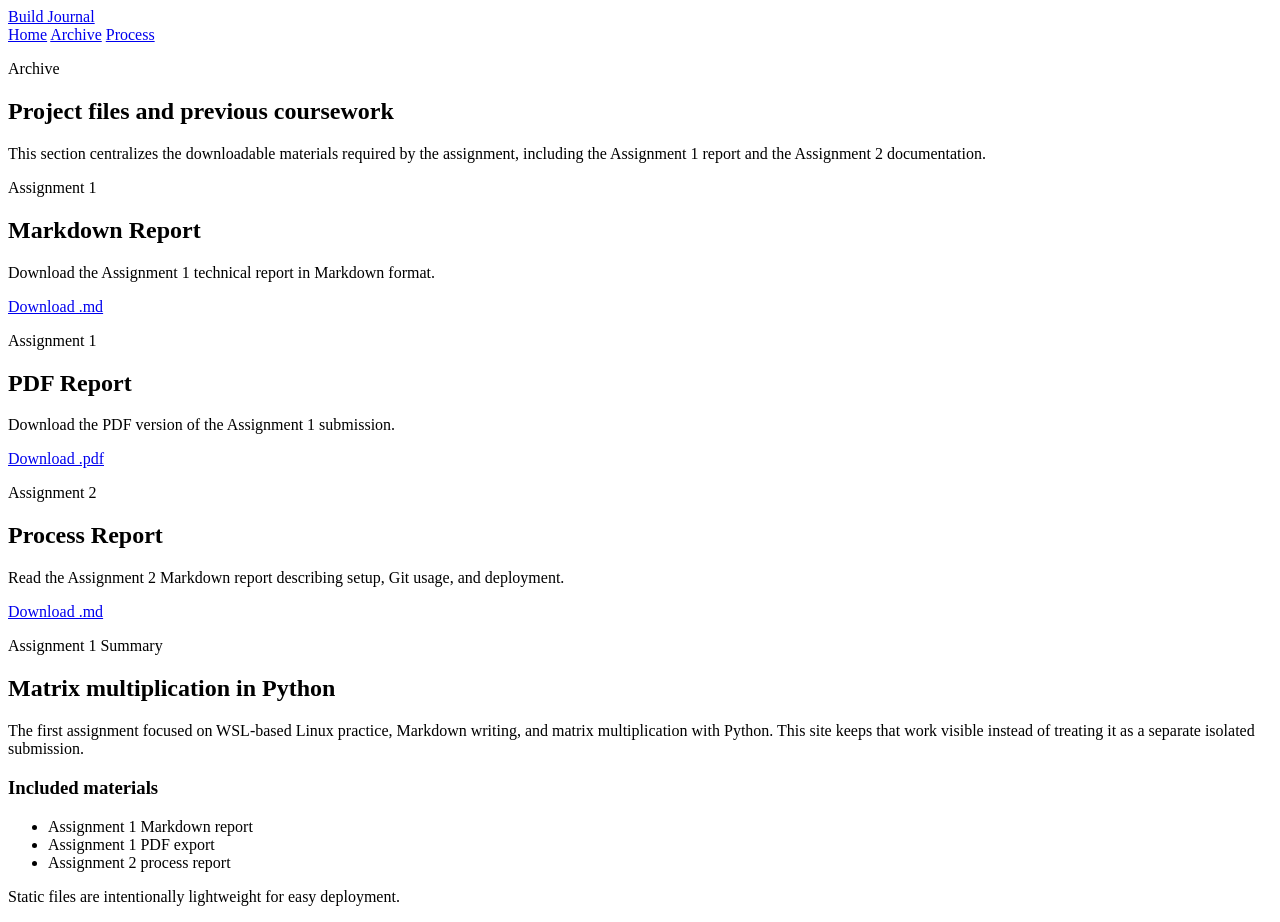
==== site/archive.html @ 1efbdb3c "feat: integrate assignment1 downloads and archive page" ====
<!DOCTYPE html>
<html lang="en">
<head>
  <meta charset="utf-8">
  <meta name="viewport" content="width=device-width, initial-scale=1">
  <title>Archive | Assignment 2</title>
  <link rel="stylesheet" href="assets/style.css">
</head>
<body>
  <div class="page-shell">
    <header class="site-header">
      <a class="brand" href="index.html">Build Journal</a>
      <nav class="nav-links">
        <a href="index.html">Home</a>
        <a href="archive.html">Archive</a>
        <a href="process.html">Process</a>
      </nav>
    </header>

    <main class="subpage-main">
      <section class="subpage-hero">
        <p class="eyebrow">Archive</p>
        <h1>Project files and previous coursework</h1>
        <p class="lead">
          This section centralizes the downloadable materials required by the assignment, including the Assignment 1 report
          and the Assignment 2 documentation.
        </p>
      </section>

      <section class="download-grid" id="assignment1-links">
        <article class="download-card">
          <p class="card-tag">Assignment 1</p>
          <h2>Markdown Report</h2>
          <p>Download the Assignment 1 technical report in Markdown format.</p>
          <a class="button button-primary" href="downloads/assignment1_report.md">Download .md</a>
        </article>

        <article class="download-card">
          <p class="card-tag">Assignment 1</p>
          <h2>PDF Report</h2>
          <p>Download the PDF version of the Assignment 1 submission.</p>
          <a class="button button-primary" href="downloads/assignment1_report.pdf">Download .pdf</a>
        </article>

        <article class="download-card">
          <p class="card-tag">Assignment 2</p>
          <h2>Process Report</h2>
          <p>Read the Assignment 2 Markdown report describing setup, Git usage, and deployment.</p>
          <a class="button button-primary" href="downloads/assignment2_report.md">Download .md</a>
        </article>
      </section>

      <section class="story-panel">
        <div>
          <p class="eyebrow">Assignment 1 Summary</p>
          <h2>Matrix multiplication in Python</h2>
          <p>
            The first assignment focused on WSL-based Linux practice, Markdown writing, and matrix multiplication with Python.
            This site keeps that work visible instead of treating it as a separate isolated submission.
          </p>
        </div>
        <div class="summary-box">
          <h3>Included materials</h3>
          <ul class="compact-list">
            <li>Assignment 1 Markdown report</li>
            <li>Assignment 1 PDF export</li>
            <li>Assignment 2 process report</li>
          </ul>
        </div>
      </section>
    </main>

    <footer class="site-footer">
      <p>Static files are intentionally lightweight for easy deployment.</p>
    </footer>
  </div>
</body>
</html>
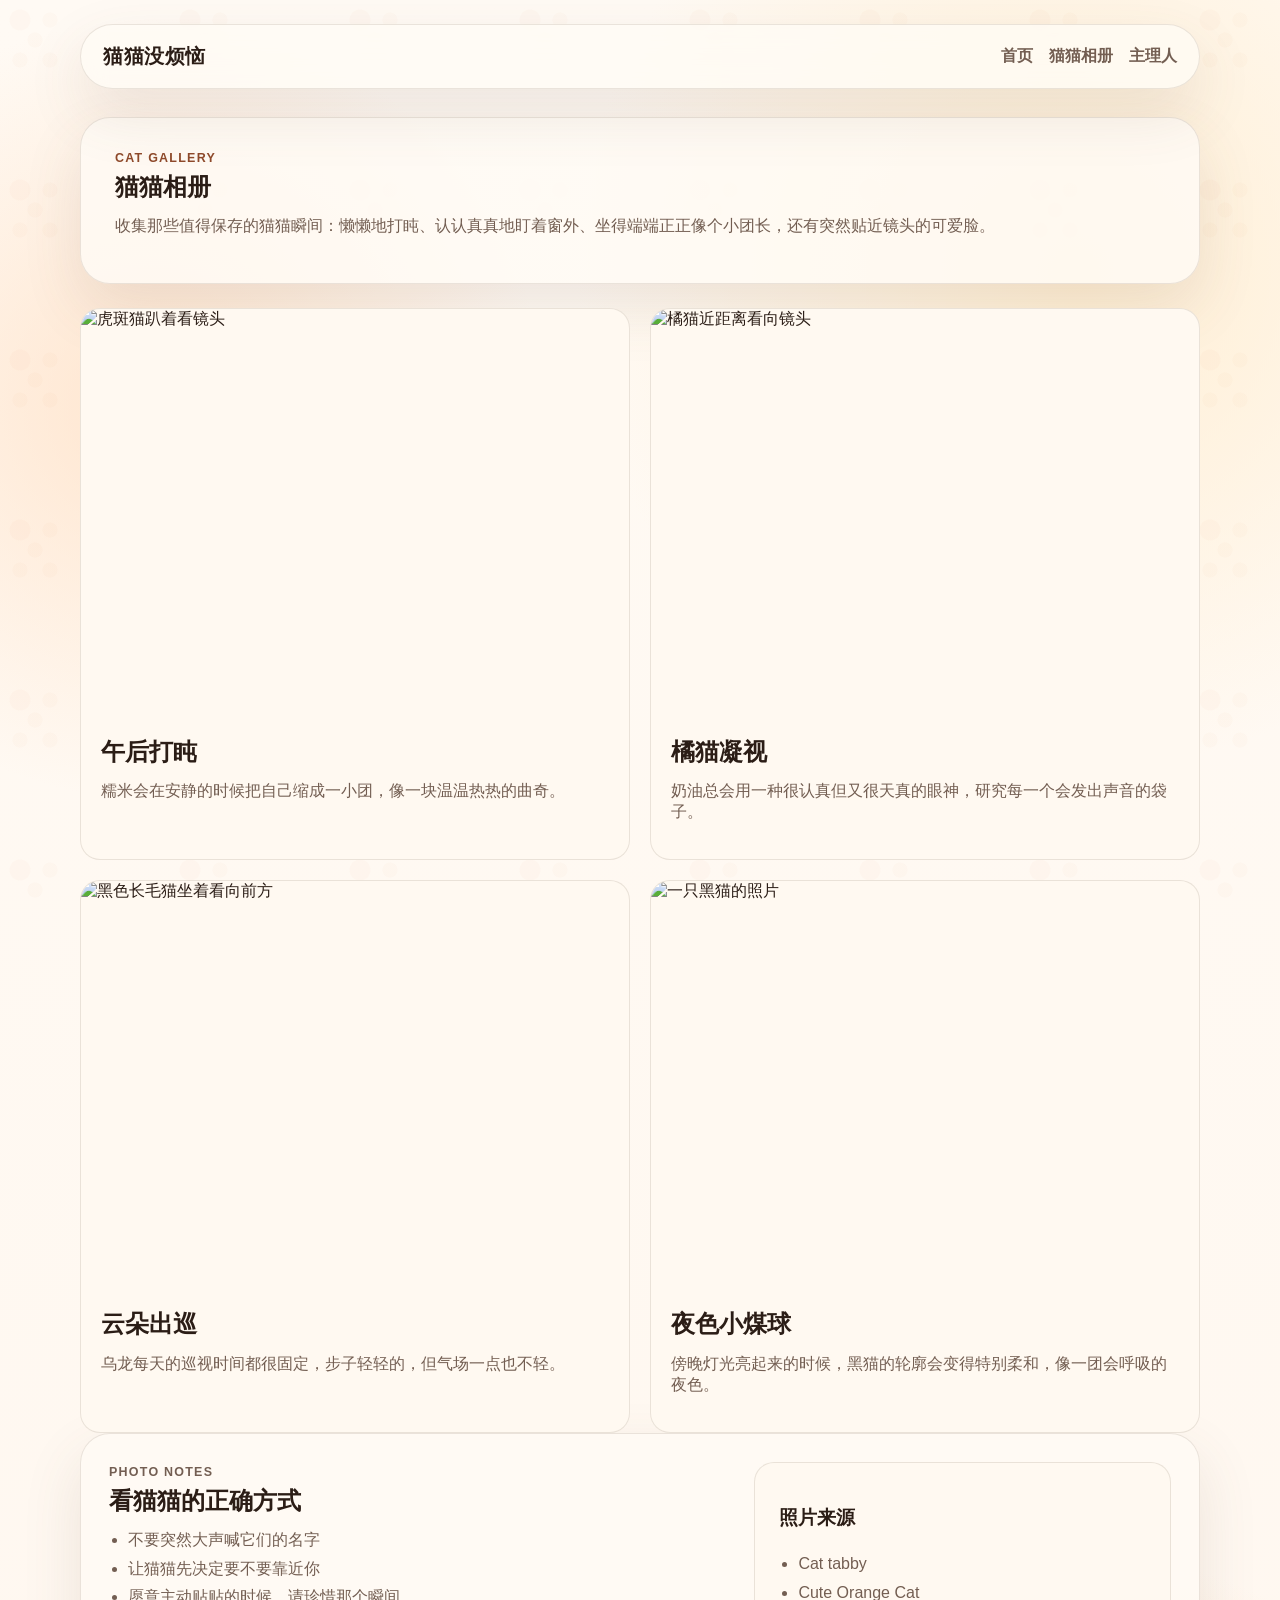
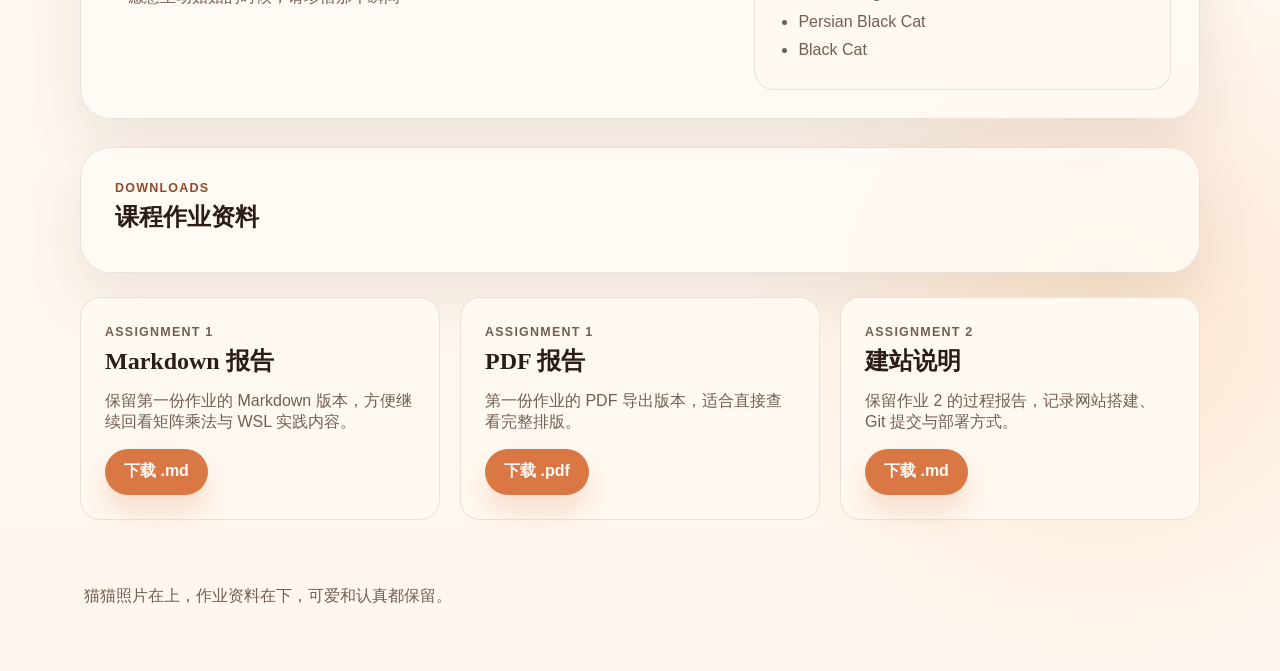
==== commit 989a1ee0: "feat: retheme site as cats blog" ====
--- a/site/archive.html
+++ b/site/archive.html
@@ -1,77 +1,117 @@
 <!DOCTYPE html>
-<html lang="en">
+<html lang="zh-CN">
 <head>
   <meta charset="utf-8">
   <meta name="viewport" content="width=device-width, initial-scale=1">
-  <title>Archive | Assignment 2</title>
+  <title>猫猫相册 | 猫猫没烦恼</title>
   <link rel="stylesheet" href="assets/style.css">
 </head>
 <body>
   <div class="page-shell">
     <header class="site-header">
-      <a class="brand" href="index.html">Build Journal</a>
+      <a class="brand" href="index.html">猫猫没烦恼</a>
       <nav class="nav-links">
-        <a href="index.html">Home</a>
-        <a href="archive.html">Archive</a>
-        <a href="process.html">Process</a>
+        <a href="index.html">首页</a>
+        <a href="archive.html">猫猫相册</a>
+        <a href="process.html">主理人</a>
       </nav>
     </header>
 
     <main class="subpage-main">
       <section class="subpage-hero">
-        <p class="eyebrow">Archive</p>
-        <h1>Project files and previous coursework</h1>
+        <p class="eyebrow">Cat Gallery</p>
+        <h1>猫猫相册</h1>
         <p class="lead">
-          This section centralizes the downloadable materials required by the assignment, including the Assignment 1 report
-          and the Assignment 2 documentation.
+          收集那些值得保存的猫猫瞬间：懒懒地打盹、认认真真地盯着窗外、坐得端端正正像个小团长，还有突然贴近镜头的可爱脸。
         </p>
       </section>
 
-      <section class="download-grid" id="assignment1-links">
-        <article class="download-card">
-          <p class="card-tag">Assignment 1</p>
-          <h2>Markdown Report</h2>
-          <p>Download the Assignment 1 technical report in Markdown format.</p>
-          <a class="button button-primary" href="downloads/assignment1_report.md">Download .md</a>
+      <section class="photo-grid">
+        <article class="photo-card">
+          <img src="https://commons.wikimedia.org/wiki/Special:FilePath/Cat%20tabby.jpg" alt="虎斑猫趴着看镜头">
+          <div class="photo-body">
+            <h2>午后打盹</h2>
+            <p>糯米会在安静的时候把自己缩成一小团，像一块温温热热的曲奇。</p>
+          </div>
         </article>
 
-        <article class="download-card">
-          <p class="card-tag">Assignment 1</p>
-          <h2>PDF Report</h2>
-          <p>Download the PDF version of the Assignment 1 submission.</p>
-          <a class="button button-primary" href="downloads/assignment1_report.pdf">Download .pdf</a>
+        <article class="photo-card">
+          <img src="https://commons.wikimedia.org/wiki/Special:FilePath/Cute%20Orange%20Cat.jpg" alt="橘猫近距离看向镜头">
+          <div class="photo-body">
+            <h2>橘猫凝视</h2>
+            <p>奶油总会用一种很认真但又很天真的眼神，研究每一个会发出声音的袋子。</p>
+          </div>
         </article>
 
-        <article class="download-card">
-          <p class="card-tag">Assignment 2</p>
-          <h2>Process Report</h2>
-          <p>Read the Assignment 2 Markdown report describing setup, Git usage, and deployment.</p>
-          <a class="button button-primary" href="downloads/assignment2_report.md">Download .md</a>
+        <article class="photo-card">
+          <img src="https://commons.wikimedia.org/wiki/Special:FilePath/Persian%20Black%20Cat.jpg" alt="黑色长毛猫坐着看向前方">
+          <div class="photo-body">
+            <h2>云朵出巡</h2>
+            <p>乌龙每天的巡视时间都很固定，步子轻轻的，但气场一点也不轻。</p>
+          </div>
+        </article>
+
+        <article class="photo-card">
+          <img src="https://commons.wikimedia.org/wiki/Special:FilePath/Black%20Cat%20%2822553764744%29.jpg" alt="一只黑猫的照片">
+          <div class="photo-body">
+            <h2>夜色小煤球</h2>
+            <p>傍晚灯光亮起来的时候，黑猫的轮廓会变得特别柔和，像一团会呼吸的夜色。</p>
+          </div>
         </article>
       </section>
 
-      <section class="story-panel">
+      <section class="notes-panel">
         <div>
-          <p class="eyebrow">Assignment 1 Summary</p>
-          <h2>Matrix multiplication in Python</h2>
-          <p>
-            The first assignment focused on WSL-based Linux practice, Markdown writing, and matrix multiplication with Python.
-            This site keeps that work visible instead of treating it as a separate isolated submission.
-          </p>
+          <p class="eyebrow">Photo Notes</p>
+          <h2>看猫猫的正确方式</h2>
+          <ul class="compact-list">
+            <li>不要突然大声喊它们的名字</li>
+            <li>让猫猫先决定要不要靠近你</li>
+            <li>愿意主动贴贴的时候，请珍惜那个瞬间</li>
+          </ul>
         </div>
         <div class="summary-box">
-          <h3>Included materials</h3>
+          <h3>照片来源</h3>
           <ul class="compact-list">
-            <li>Assignment 1 Markdown report</li>
-            <li>Assignment 1 PDF export</li>
-            <li>Assignment 2 process report</li>
+            <li><a href="https://commons.wikimedia.org/wiki/File:Cat_tabby.jpg" target="_blank" rel="noreferrer">Cat tabby</a></li>
+            <li><a href="https://commons.wikimedia.org/wiki/File:Cute_Orange_Cat.jpg" target="_blank" rel="noreferrer">Cute Orange Cat</a></li>
+            <li><a href="https://commons.wikimedia.org/wiki/File:Persian_Black_Cat.jpg" target="_blank" rel="noreferrer">Persian Black Cat</a></li>
+            <li><a href="https://commons.wikimedia.org/wiki/File:Black_Cat_(22553764744).jpg" target="_blank" rel="noreferrer">Black Cat</a></li>
           </ul>
         </div>
+      </section>
+
+      <section class="section-title" id="assignment1-links">
+        <p class="eyebrow">Downloads</p>
+        <h2>课程作业资料</h2>
+      </section>
+
+      <section class="resource-grid">
+        <article class="resource-card">
+          <p class="card-tag">Assignment 1</p>
+          <h2>Markdown 报告</h2>
+          <p>保留第一份作业的 Markdown 版本，方便继续回看矩阵乘法与 WSL 实践内容。</p>
+          <a class="button button-primary" href="downloads/assignment1_report.md">下载 .md</a>
+        </article>
+
+        <article class="resource-card">
+          <p class="card-tag">Assignment 1</p>
+          <h2>PDF 报告</h2>
+          <p>第一份作业的 PDF 导出版本，适合直接查看完整排版。</p>
+          <a class="button button-primary" href="downloads/assignment1_report.pdf">下载 .pdf</a>
+        </article>
+
+        <article class="resource-card">
+          <p class="card-tag">Assignment 2</p>
+          <h2>建站说明</h2>
+          <p>保留作业 2 的过程报告，记录网站搭建、Git 提交与部署方式。</p>
+          <a class="button button-primary" href="downloads/assignment2_report.md">下载 .md</a>
+        </article>
       </section>
     </main>
 
     <footer class="site-footer">
-      <p>Static files are intentionally lightweight for easy deployment.</p>
+      <p>猫猫照片在上，作业资料在下，可爱和认真都保留。</p>
     </footer>
   </div>
 </body>
--- a/site/assets/style.css
+++ b/site/assets/style.css
@@ -0,0 +1,474 @@
+:root {
+  --bg: #fff7ef;
+  --bg-soft: #fffdf9;
+  --panel: rgba(255, 251, 245, 0.84);
+  --panel-strong: #fff9f1;
+  --ink: #2b1d16;
+  --muted: #735e52;
+  --line: rgba(110, 84, 68, 0.14);
+  --accent: #d97745;
+  --accent-deep: #8f4a2b;
+  --accent-soft: #ffe1ca;
+  --accent-soft-2: #fcefd5;
+  --shadow: 0 24px 60px rgba(110, 84, 68, 0.12);
+  --radius-lg: 30px;
+  --radius-md: 20px;
+  --radius-sm: 14px;
+}
+
+* {
+  box-sizing: border-box;
+}
+
+html {
+  scroll-behavior: smooth;
+}
+
+body {
+  margin: 0;
+  color: var(--ink);
+  font-family: "Trebuchet MS", "Segoe UI", sans-serif;
+  background:
+    radial-gradient(circle at 12% 18%, rgba(255, 213, 177, 0.55), transparent 18%),
+    radial-gradient(circle at 84% 12%, rgba(255, 237, 208, 0.9), transparent 22%),
+    radial-gradient(circle at 86% 84%, rgba(242, 194, 141, 0.35), transparent 16%),
+    linear-gradient(180deg, #fffaf4 0%, var(--bg) 100%);
+}
+
+body::before {
+  content: "";
+  position: fixed;
+  inset: 0;
+  pointer-events: none;
+  background-image:
+    radial-gradient(circle at 20px 20px, rgba(217, 119, 69, 0.06) 0 10px, transparent 11px),
+    radial-gradient(circle at 50px 20px, rgba(217, 119, 69, 0.05) 0 7px, transparent 8px),
+    radial-gradient(circle at 35px 40px, rgba(217, 119, 69, 0.05) 0 7px, transparent 8px),
+    radial-gradient(circle at 20px 60px, rgba(217, 119, 69, 0.05) 0 7px, transparent 8px),
+    radial-gradient(circle at 50px 60px, rgba(217, 119, 69, 0.05) 0 7px, transparent 8px);
+  background-size: 170px 170px;
+  opacity: 0.5;
+}
+
+a {
+  color: inherit;
+  text-decoration: none;
+}
+
+img {
+  display: block;
+  width: 100%;
+}
+
+code {
+  font-family: "Consolas", "Courier New", monospace;
+  background: rgba(43, 29, 22, 0.06);
+  padding: 0.15rem 0.35rem;
+  border-radius: 6px;
+}
+
+pre {
+  margin: 0;
+  padding: 1rem 1.15rem;
+  border-radius: var(--radius-md);
+  background: #2f211a;
+  color: #fff7ef;
+  overflow-x: auto;
+  box-shadow: inset 0 1px 0 rgba(255, 255, 255, 0.05);
+}
+
+pre code {
+  background: transparent;
+  color: inherit;
+  padding: 0;
+}
+
+.page-shell {
+  width: min(1120px, calc(100% - 32px));
+  margin: 0 auto;
+  padding: 24px 0 48px;
+  position: relative;
+}
+
+.site-header {
+  display: flex;
+  justify-content: space-between;
+  align-items: center;
+  gap: 16px;
+  padding: 18px 22px;
+  background: rgba(255, 251, 245, 0.78);
+  backdrop-filter: blur(12px);
+  border: 1px solid var(--line);
+  border-radius: 999px;
+  position: sticky;
+  top: 14px;
+  z-index: 10;
+  box-shadow: var(--shadow);
+}
+
+.brand {
+  font-family: Georgia, "Times New Roman", serif;
+  font-size: 1.25rem;
+  font-weight: 700;
+  letter-spacing: 0.03em;
+}
+
+.nav-links {
+  display: flex;
+  gap: 16px;
+  flex-wrap: wrap;
+}
+
+.nav-links a {
+  color: var(--muted);
+  font-weight: 700;
+}
+
+.nav-links a:hover,
+.summary-box a:hover {
+  color: var(--accent-deep);
+}
+
+.hero,
+.subpage-hero,
+.notes-panel,
+.two-col,
+.deploy-panel,
+.feature-strip,
+.section-title {
+  border: 1px solid var(--line);
+  border-radius: var(--radius-lg);
+  background: var(--panel);
+  box-shadow: var(--shadow);
+}
+
+.hero {
+  margin-top: 28px;
+  padding: 38px;
+  display: grid;
+  grid-template-columns: 1.1fr 0.9fr;
+  gap: 26px;
+  align-items: center;
+}
+
+.hero-copy h1,
+.subpage-hero h1,
+.feature-card h2,
+.cat-card h3,
+.photo-body h2,
+.resource-card h2,
+.profile-card h2,
+.deploy-panel h2,
+.notes-panel h2,
+.section-title h2,
+.timeline-item h2 {
+  font-family: Georgia, "Times New Roman", serif;
+  line-height: 1.05;
+  margin: 0 0 12px;
+}
+
+.hero-copy h1 {
+  font-size: clamp(2.6rem, 6vw, 4.8rem);
+  max-width: 10ch;
+}
+
+.subpage-hero,
+.section-title {
+  margin-top: 28px;
+  padding: 30px 34px;
+}
+
+.feature-strip,
+.cat-grid,
+.photo-grid,
+.resource-grid {
+  margin-top: 24px;
+}
+
+.lead,
+.feature-card p,
+.cat-card-body p,
+.photo-body p,
+.resource-card p,
+.profile-card p,
+.notes-panel p,
+.deploy-panel p {
+  color: var(--muted);
+}
+
+.eyebrow,
+.card-tag {
+  display: inline-block;
+  margin: 0 0 10px;
+  text-transform: uppercase;
+  letter-spacing: 0.1em;
+  font-size: 0.78rem;
+  font-weight: 800;
+  color: var(--accent-deep);
+}
+
+.hero-actions {
+  display: flex;
+  gap: 14px;
+  flex-wrap: wrap;
+  margin-top: 24px;
+}
+
+.button {
+  display: inline-flex;
+  align-items: center;
+  justify-content: center;
+  min-height: 46px;
+  padding: 0 18px;
+  border-radius: 999px;
+  font-weight: 700;
+  border: 1px solid transparent;
+  transition: transform 0.18s ease, box-shadow 0.18s ease;
+}
+
+.button:hover {
+  transform: translateY(-2px);
+}
+
+.button-primary {
+  background: var(--accent);
+  color: #fff9f4;
+  box-shadow: 0 16px 28px rgba(217, 119, 69, 0.22);
+}
+
+.button-secondary {
+  background: rgba(255, 255, 255, 0.7);
+  color: var(--accent-deep);
+  border-color: rgba(143, 74, 43, 0.2);
+}
+
+.chip-row {
+  display: flex;
+  gap: 10px;
+  flex-wrap: wrap;
+  margin-top: 22px;
+}
+
+.chip {
+  padding: 9px 14px;
+  border-radius: 999px;
+  background: var(--accent-soft-2);
+  color: var(--accent-deep);
+  font-size: 0.92rem;
+  font-weight: 700;
+}
+
+.hero-media,
+.feature-card,
+.cat-card,
+.photo-card,
+.resource-card,
+.profile-card,
+.summary-box,
+.quote-card,
+.timeline-item {
+  background: var(--panel-strong);
+  border: 1px solid var(--line);
+  border-radius: var(--radius-md);
+}
+
+.hero-media {
+  position: relative;
+  overflow: hidden;
+  min-height: 420px;
+}
+
+.hero-media img {
+  height: 100%;
+  object-fit: cover;
+}
+
+.floating-note {
+  position: absolute;
+  left: 18px;
+  right: 18px;
+  bottom: 18px;
+  padding: 16px 18px;
+  border-radius: 18px;
+  background: rgba(255, 250, 243, 0.88);
+  backdrop-filter: blur(6px);
+  box-shadow: 0 18px 36px rgba(43, 29, 22, 0.15);
+}
+
+.floating-note strong,
+.floating-note span {
+  display: block;
+}
+
+.floating-note span {
+  margin-top: 6px;
+  color: var(--muted);
+}
+
+.feature-strip,
+.cat-grid,
+.photo-grid,
+.resource-grid,
+.two-col {
+  display: grid;
+  gap: 20px;
+}
+
+.feature-strip,
+.cat-grid,
+.resource-grid {
+  grid-template-columns: repeat(3, minmax(0, 1fr));
+}
+
+.photo-grid {
+  grid-template-columns: repeat(2, minmax(0, 1fr));
+}
+
+.two-col,
+.deploy-panel,
+.notes-panel {
+  padding: 28px;
+}
+
+.two-col,
+.deploy-panel,
+.notes-panel {
+  grid-template-columns: 1.2fr 0.8fr;
+  display: grid;
+  gap: 20px;
+  align-items: start;
+}
+
+.feature-card,
+.resource-card,
+.profile-card,
+.summary-box {
+  padding: 24px;
+}
+
+.cat-card,
+.photo-card {
+  overflow: hidden;
+}
+
+.cat-card img,
+.photo-card img {
+  aspect-ratio: 4 / 3;
+  object-fit: cover;
+}
+
+.cat-card-body,
+.photo-body {
+  padding: 20px;
+}
+
+.quote-card {
+  padding: 24px;
+  background: linear-gradient(135deg, var(--accent-soft-2), #fff8ef);
+}
+
+.quote-card p {
+  margin: 0;
+  font-family: Georgia, "Times New Roman", serif;
+  font-size: 1.15rem;
+  line-height: 1.6;
+  color: var(--accent-deep);
+}
+
+.quote-inline {
+  margin-top: 18px;
+}
+
+.compact-list {
+  margin: 0;
+  padding-left: 1.2rem;
+  color: var(--muted);
+  line-height: 1.8;
+}
+
+.timeline {
+  margin-top: 24px;
+  display: grid;
+  gap: 16px;
+}
+
+.timeline-item {
+  display: grid;
+  grid-template-columns: 78px 1fr;
+  gap: 18px;
+  padding: 22px;
+}
+
+.timeline-step {
+  width: 56px;
+  height: 56px;
+  display: grid;
+  place-items: center;
+  border-radius: 50%;
+  background: linear-gradient(135deg, var(--accent-soft), #fff3da);
+  color: var(--accent-deep);
+  font-weight: 800;
+}
+
+.site-footer {
+  display: flex;
+  justify-content: space-between;
+  gap: 16px;
+  flex-wrap: wrap;
+  margin-top: 28px;
+  padding: 22px 4px 0;
+  color: var(--muted);
+}
+
+@media (max-width: 960px) {
+  .hero,
+  .feature-strip,
+  .cat-grid,
+  .photo-grid,
+  .resource-grid,
+  .two-col,
+  .deploy-panel,
+  .notes-panel {
+    grid-template-columns: 1fr;
+  }
+
+  .timeline-item {
+    grid-template-columns: 1fr;
+  }
+
+  .hero-media {
+    min-height: 320px;
+  }
+}
+
+@media (max-width: 680px) {
+  .page-shell {
+    width: min(100% - 20px, 1120px);
+  }
+
+  .site-header {
+    position: static;
+    border-radius: 24px;
+    padding: 16px 18px;
+  }
+
+  .hero,
+  .subpage-hero,
+  .section-title,
+  .notes-panel,
+  .two-col,
+  .deploy-panel,
+  .feature-card,
+  .cat-card-body,
+  .photo-body,
+  .resource-card,
+  .profile-card,
+  .summary-box,
+  .quote-card {
+    padding: 22px;
+  }
+
+  .hero-copy h1 {
+    max-width: none;
+  }
+}
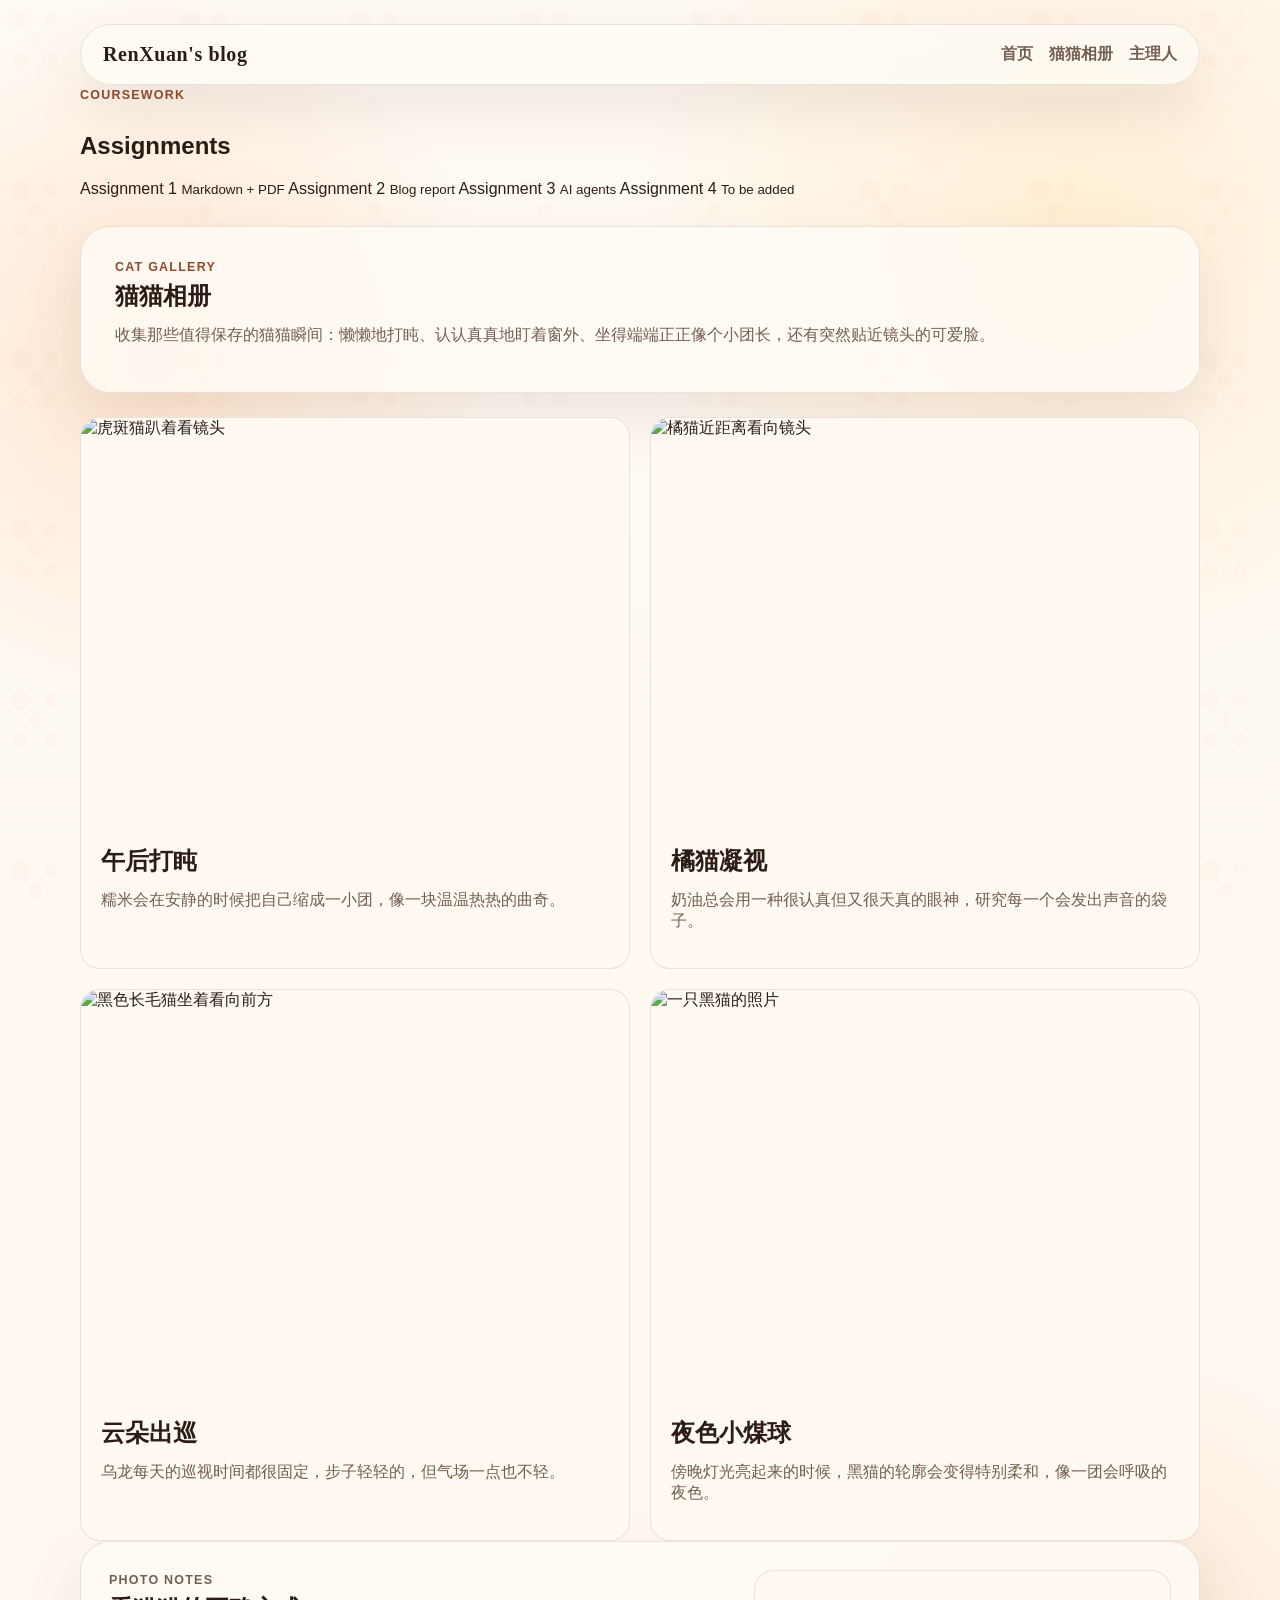
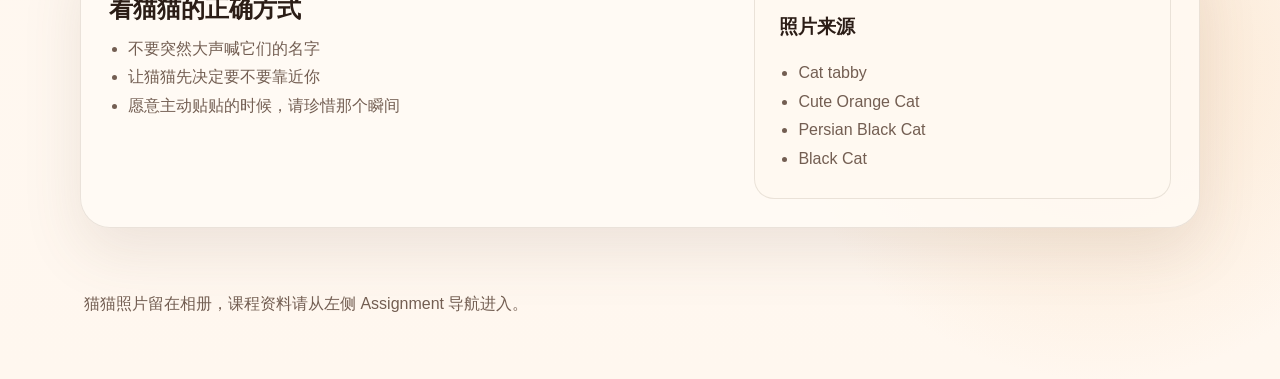
==== commit 72d776b5: "Add files via upload" ====
--- a/site/archive.html
+++ b/site/archive.html
@@ -3,13 +3,13 @@
 <head>
   <meta charset="utf-8">
   <meta name="viewport" content="width=device-width, initial-scale=1">
-  <title>猫猫相册 | 猫猫没烦恼</title>
+  <title>猫猫相册 | RenXuan's blog</title>
   <link rel="stylesheet" href="assets/style.css">
 </head>
 <body>
   <div class="page-shell">
     <header class="site-header">
-      <a class="brand" href="index.html">猫猫没烦恼</a>
+      <a class="brand" href="index.html">RenXuan's blog</a>
       <nav class="nav-links">
         <a href="index.html">首页</a>
         <a href="archive.html">猫猫相册</a>
@@ -17,7 +17,33 @@
       </nav>
     </header>
 
-    <main class="subpage-main">
+    <div class="site-layout">
+      <aside class="assignment-sidebar" aria-label="Assignment navigation">
+        <div class="sidebar-card">
+          <p class="eyebrow">Coursework</p>
+          <h2>Assignments</h2>
+          <nav class="assignment-nav">
+            <a href="assignment1.html">
+              <span>Assignment 1</span>
+              <small>Markdown + PDF</small>
+            </a>
+            <a href="assignment2.html">
+              <span>Assignment 2</span>
+              <small>Blog report</small>
+            </a>
+            <a href="assignment3.html">
+              <span>Assignment 3</span>
+              <small>AI agents</small>
+            </a>
+            <a href="assignment4.html">
+              <span>Assignment 4</span>
+              <small>To be added</small>
+            </a>
+          </nav>
+        </div>
+      </aside>
+
+      <main class="subpage-main">
       <section class="subpage-hero">
         <p class="eyebrow">Cat Gallery</p>
         <h1>猫猫相册</h1>
@@ -80,38 +106,11 @@
           </ul>
         </div>
       </section>
-
-      <section class="section-title" id="assignment1-links">
-        <p class="eyebrow">Downloads</p>
-        <h2>课程作业资料</h2>
-      </section>
-
-      <section class="resource-grid">
-        <article class="resource-card">
-          <p class="card-tag">Assignment 1</p>
-          <h2>Markdown 报告</h2>
-          <p>保留第一份作业的 Markdown 版本，方便继续回看矩阵乘法与 WSL 实践内容。</p>
-          <a class="button button-primary" href="downloads/assignment1_report.md">下载 .md</a>
-        </article>
-
-        <article class="resource-card">
-          <p class="card-tag">Assignment 1</p>
-          <h2>PDF 报告</h2>
-          <p>第一份作业的 PDF 导出版本，适合直接查看完整排版。</p>
-          <a class="button button-primary" href="downloads/assignment1_report.pdf">下载 .pdf</a>
-        </article>
-
-        <article class="resource-card">
-          <p class="card-tag">Assignment 2</p>
-          <h2>建站说明</h2>
-          <p>保留作业 2 的过程报告，记录网站搭建、Git 提交与部署方式。</p>
-          <a class="button button-primary" href="downloads/assignment2_report.md">下载 .md</a>
-        </article>
-      </section>
-    </main>
+      </main>
+    </div>
 
     <footer class="site-footer">
-      <p>猫猫照片在上，作业资料在下，可爱和认真都保留。</p>
+      <p>猫猫照片留在相册，课程资料请从左侧 Assignment 导航进入。</p>
     </footer>
   </div>
 </body>
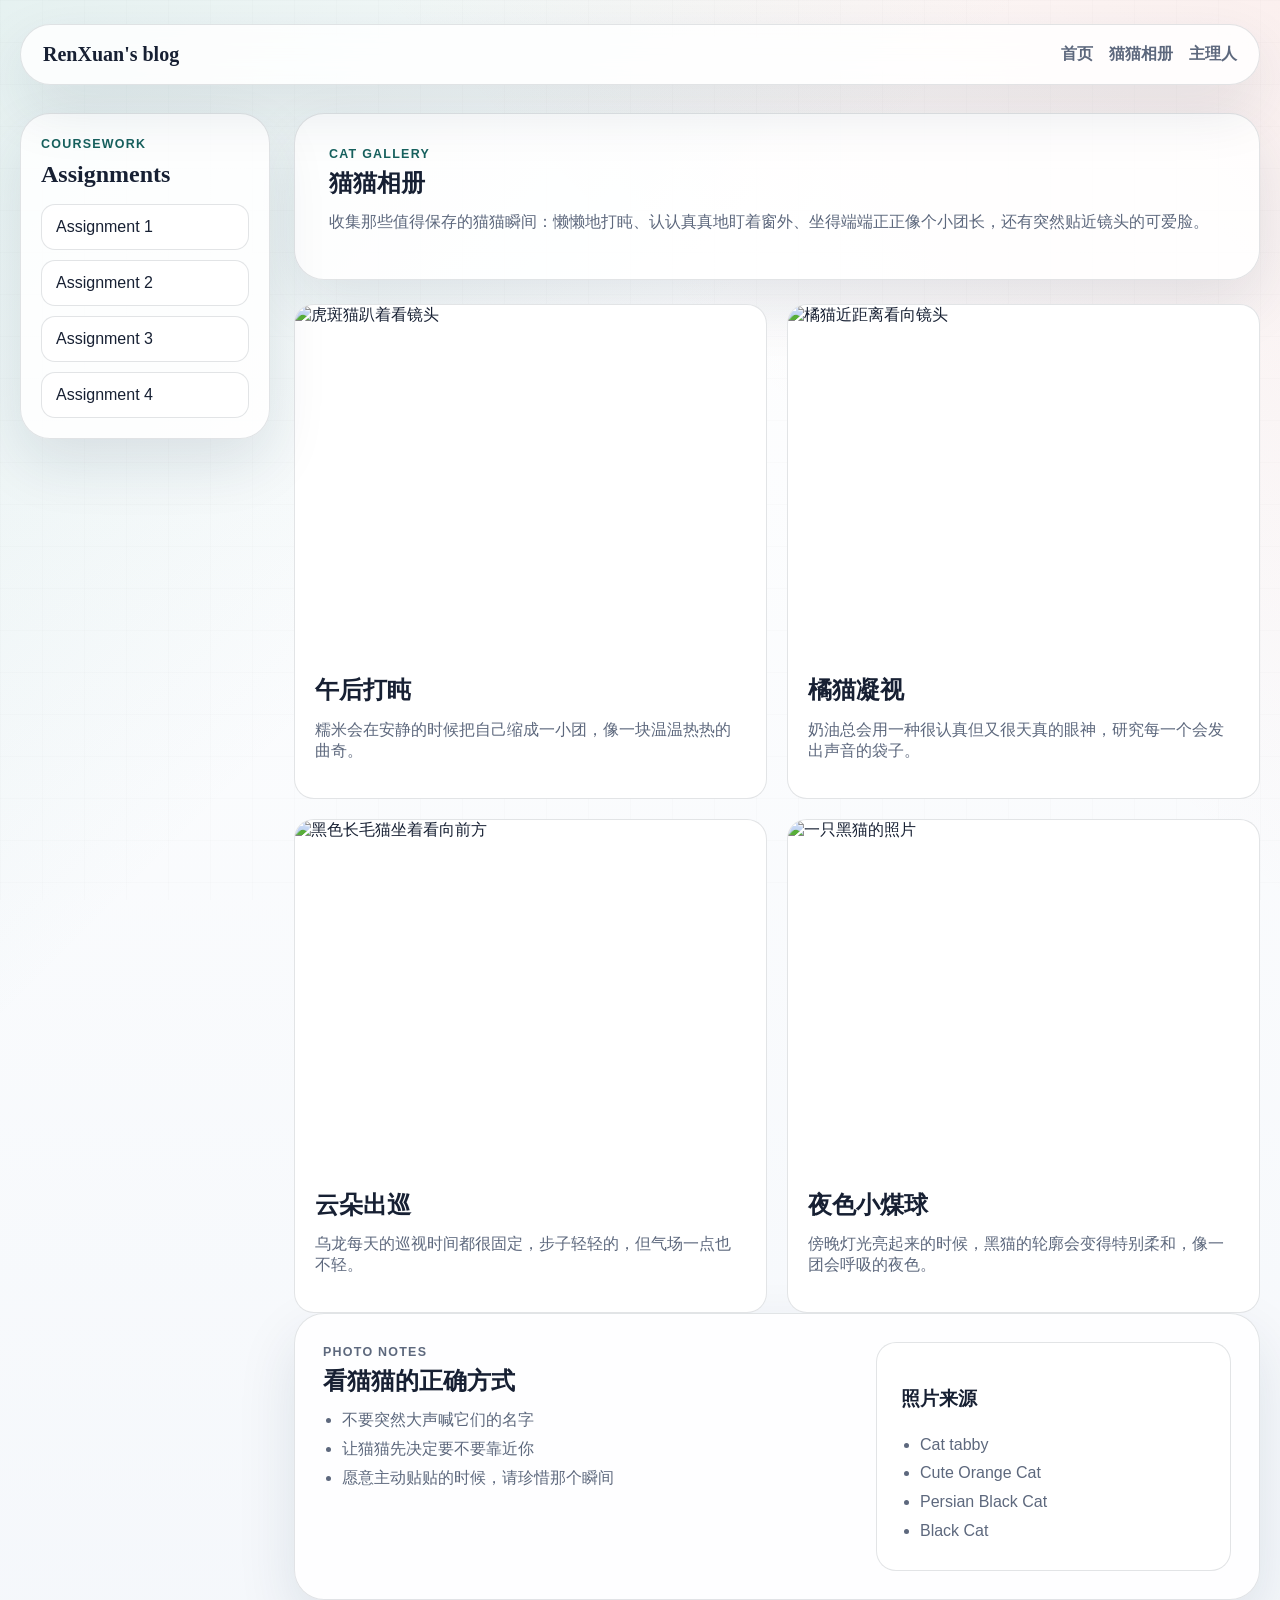
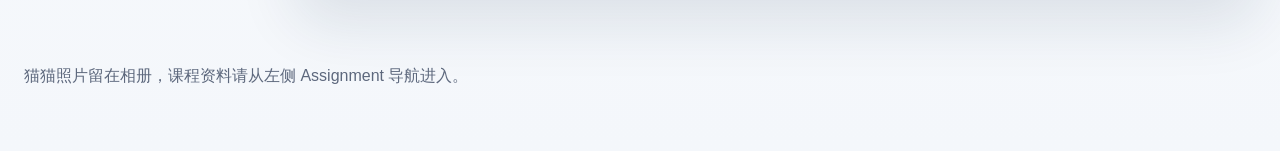
==== commit 16195e12: "Add files via upload" ====
--- a/site/archive.html
+++ b/site/archive.html
@@ -23,22 +23,10 @@
           <p class="eyebrow">Coursework</p>
           <h2>Assignments</h2>
           <nav class="assignment-nav">
-            <a href="assignment1.html">
-              <span>Assignment 1</span>
-              <small>Markdown + PDF</small>
-            </a>
-            <a href="assignment2.html">
-              <span>Assignment 2</span>
-              <small>Blog report</small>
-            </a>
-            <a href="assignment3.html">
-              <span>Assignment 3</span>
-              <small>AI agents</small>
-            </a>
-            <a href="assignment4.html">
-              <span>Assignment 4</span>
-              <small>To be added</small>
-            </a>
+            <a href="assignment1.html">Assignment 1</a>
+            <a href="assignment2.html">Assignment 2</a>
+            <a href="assignment3.html">Assignment 3</a>
+            <a href="assignment4.html">Assignment 4</a>
           </nav>
         </div>
       </aside>
--- a/site/assets/style.css
+++ b/site/assets/style.css
@@ -1,16 +1,17 @@
 :root {
-  --bg: #fff7ef;
-  --bg-soft: #fffdf9;
-  --panel: rgba(255, 251, 245, 0.84);
-  --panel-strong: #fff9f1;
-  --ink: #2b1d16;
-  --muted: #735e52;
-  --line: rgba(110, 84, 68, 0.14);
-  --accent: #d97745;
-  --accent-deep: #8f4a2b;
-  --accent-soft: #ffe1ca;
-  --accent-soft-2: #fcefd5;
-  --shadow: 0 24px 60px rgba(110, 84, 68, 0.12);
+  --bg: #f4f7fb;
+  --bg-soft: #ffffff;
+  --panel: rgba(255, 255, 255, 0.86);
+  --panel-strong: #ffffff;
+  --ink: #172033;
+  --muted: #5d687d;
+  --line: rgba(23, 32, 51, 0.12);
+  --accent: #2f8f8a;
+  --accent-deep: #17615e;
+  --accent-soft: #dff5f2;
+  --accent-soft-2: #eef5ff;
+  --accent-warm: #d96c5f;
+  --shadow: 0 24px 60px rgba(22, 43, 69, 0.11);
   --radius-lg: 30px;
   --radius-md: 20px;
   --radius-sm: 14px;
@@ -29,10 +30,9 @@
   color: var(--ink);
   font-family: "Trebuchet MS", "Segoe UI", sans-serif;
   background:
-    radial-gradient(circle at 12% 18%, rgba(255, 213, 177, 0.55), transparent 18%),
-    radial-gradient(circle at 84% 12%, rgba(255, 237, 208, 0.9), transparent 22%),
-    radial-gradient(circle at 86% 84%, rgba(242, 194, 141, 0.35), transparent 16%),
-    linear-gradient(180deg, #fffaf4 0%, var(--bg) 100%);
+    linear-gradient(135deg, rgba(47, 143, 138, 0.12), transparent 34%),
+    linear-gradient(225deg, rgba(217, 108, 95, 0.10), transparent 30%),
+    linear-gradient(180deg, #ffffff 0%, var(--bg) 100%);
 }
 
 body::before {
@@ -41,13 +41,10 @@
   inset: 0;
   pointer-events: none;
   background-image:
-    radial-gradient(circle at 20px 20px, rgba(217, 119, 69, 0.06) 0 10px, transparent 11px),
-    radial-gradient(circle at 50px 20px, rgba(217, 119, 69, 0.05) 0 7px, transparent 8px),
-    radial-gradient(circle at 35px 40px, rgba(217, 119, 69, 0.05) 0 7px, transparent 8px),
-    radial-gradient(circle at 20px 60px, rgba(217, 119, 69, 0.05) 0 7px, transparent 8px),
-    radial-gradient(circle at 50px 60px, rgba(217, 119, 69, 0.05) 0 7px, transparent 8px);
-  background-size: 170px 170px;
-  opacity: 0.5;
+    linear-gradient(rgba(23, 32, 51, 0.035) 1px, transparent 1px),
+    linear-gradient(90deg, rgba(23, 32, 51, 0.035) 1px, transparent 1px);
+  background-size: 42px 42px;
+  opacity: 0.35;
 }
 
 a {
@@ -71,8 +68,8 @@
   margin: 0;
   padding: 1rem 1.15rem;
   border-radius: var(--radius-md);
-  background: #2f211a;
-  color: #fff7ef;
+  background: #172033;
+  color: #f6fbff;
   overflow-x: auto;
   box-shadow: inset 0 1px 0 rgba(255, 255, 255, 0.05);
 }
@@ -84,7 +81,7 @@
 }
 
 .page-shell {
-  width: min(1120px, calc(100% - 32px));
+  width: min(1240px, calc(100% - 32px));
   margin: 0 auto;
   padding: 24px 0 48px;
   position: relative;
@@ -96,7 +93,7 @@
   align-items: center;
   gap: 16px;
   padding: 18px 22px;
-  background: rgba(255, 251, 245, 0.78);
+  background: rgba(255, 255, 255, 0.82);
   backdrop-filter: blur(12px);
   border: 1px solid var(--line);
   border-radius: 999px;
@@ -110,7 +107,7 @@
   font-family: Georgia, "Times New Roman", serif;
   font-size: 1.25rem;
   font-weight: 700;
-  letter-spacing: 0.03em;
+  letter-spacing: 0;
 }
 
 .nav-links {
@@ -125,8 +122,77 @@
 }
 
 .nav-links a:hover,
+.assignment-nav a:hover,
 .summary-box a:hover {
   color: var(--accent-deep);
+}
+
+.site-layout {
+  display: grid;
+  grid-template-columns: 250px minmax(0, 1fr);
+  gap: 24px;
+  margin-top: 28px;
+  align-items: start;
+}
+
+.site-layout > main > :first-child {
+  margin-top: 0;
+}
+
+.assignment-sidebar {
+  position: sticky;
+  top: 104px;
+}
+
+.sidebar-card {
+  padding: 20px;
+  border: 1px solid var(--line);
+  border-radius: var(--radius-lg);
+  background: var(--panel);
+  box-shadow: var(--shadow);
+}
+
+.sidebar-card h2 {
+  margin: 0 0 16px;
+  font-family: Georgia, "Times New Roman", serif;
+  font-size: 1.5rem;
+}
+
+.assignment-nav {
+  display: grid;
+  gap: 10px;
+}
+
+.assignment-nav a {
+  display: grid;
+  gap: 4px;
+  padding: 13px 14px;
+  border: 1px solid var(--line);
+  border-radius: var(--radius-sm);
+  background: rgba(255, 255, 255, 0.72);
+  transition: transform 0.18s ease, border-color 0.18s ease, background 0.18s ease;
+}
+
+.assignment-nav a:hover {
+  transform: translateX(3px);
+  border-color: rgba(47, 143, 138, 0.34);
+  background: var(--accent-soft);
+}
+
+.assignment-nav a.active {
+  color: var(--accent-deep);
+  border-color: rgba(47, 143, 138, 0.48);
+  background: linear-gradient(135deg, var(--accent-soft), #ffffff);
+  box-shadow: inset 4px 0 0 var(--accent);
+}
+
+.assignment-nav span {
+  font-weight: 800;
+}
+
+.assignment-nav small {
+  color: var(--muted);
+  font-size: 0.78rem;
 }
 
 .hero,
@@ -214,6 +280,12 @@
   margin-top: 24px;
 }
 
+.resource-actions {
+  display: flex;
+  gap: 12px;
+  flex-wrap: wrap;
+}
+
 .button {
   display: inline-flex;
   align-items: center;
@@ -232,8 +304,8 @@
 
 .button-primary {
   background: var(--accent);
-  color: #fff9f4;
-  box-shadow: 0 16px 28px rgba(217, 119, 69, 0.22);
+  color: #f7fffe;
+  box-shadow: 0 16px 28px rgba(47, 143, 138, 0.22);
 }
 
 .button-secondary {
@@ -263,9 +335,11 @@
 .cat-card,
 .photo-card,
 .resource-card,
+.download-card,
 .profile-card,
 .summary-box,
 .quote-card,
+.status-panel,
 .timeline-item {
   background: var(--panel-strong);
   border: 1px solid var(--line);
@@ -364,7 +438,7 @@
 
 .quote-card {
   padding: 24px;
-  background: linear-gradient(135deg, var(--accent-soft-2), #fff8ef);
+  background: linear-gradient(135deg, var(--accent-soft-2), #ffffff);
 }
 
 .quote-card p {
@@ -405,9 +479,62 @@
   display: grid;
   place-items: center;
   border-radius: 50%;
-  background: linear-gradient(135deg, var(--accent-soft), #fff3da);
+  background: linear-gradient(135deg, var(--accent-soft), var(--accent-soft-2));
   color: var(--accent-deep);
   font-weight: 800;
+}
+
+.download-grid {
+  display: grid;
+  grid-template-columns: repeat(2, minmax(0, 1fr));
+  gap: 20px;
+  margin-top: 24px;
+}
+
+.download-card {
+  min-height: 310px;
+  padding: 26px;
+  display: grid;
+  gap: 18px;
+  align-content: start;
+}
+
+.download-card h2,
+.status-panel h2 {
+  margin: 0 0 10px;
+  font-family: Georgia, "Times New Roman", serif;
+  line-height: 1.08;
+}
+
+.download-card p,
+.status-panel p {
+  color: var(--muted);
+}
+
+.file-meta {
+  display: flex;
+  gap: 10px;
+  flex-wrap: wrap;
+}
+
+.file-meta span {
+  display: inline-flex;
+  align-items: center;
+  min-height: 34px;
+  padding: 0 12px;
+  border-radius: 999px;
+  background: var(--accent-soft-2);
+  color: var(--accent-deep);
+  font-size: 0.86rem;
+  font-weight: 800;
+}
+
+.status-panel {
+  margin-top: 24px;
+  padding: 28px;
+  background:
+    linear-gradient(135deg, rgba(47, 143, 138, 0.10), transparent 58%),
+    var(--panel-strong);
 }
 
 .site-footer {
@@ -421,15 +548,21 @@
 }
 
 @media (max-width: 960px) {
+  .site-layout,
   .hero,
   .feature-strip,
   .cat-grid,
   .photo-grid,
   .resource-grid,
+  .download-grid,
   .two-col,
   .deploy-panel,
   .notes-panel {
     grid-template-columns: 1fr;
+  }
+
+  .assignment-sidebar {
+    position: static;
   }
 
   .timeline-item {
@@ -462,6 +595,8 @@
   .cat-card-body,
   .photo-body,
   .resource-card,
+  .download-card,
+  .status-panel,
   .profile-card,
   .summary-box,
   .quote-card {
